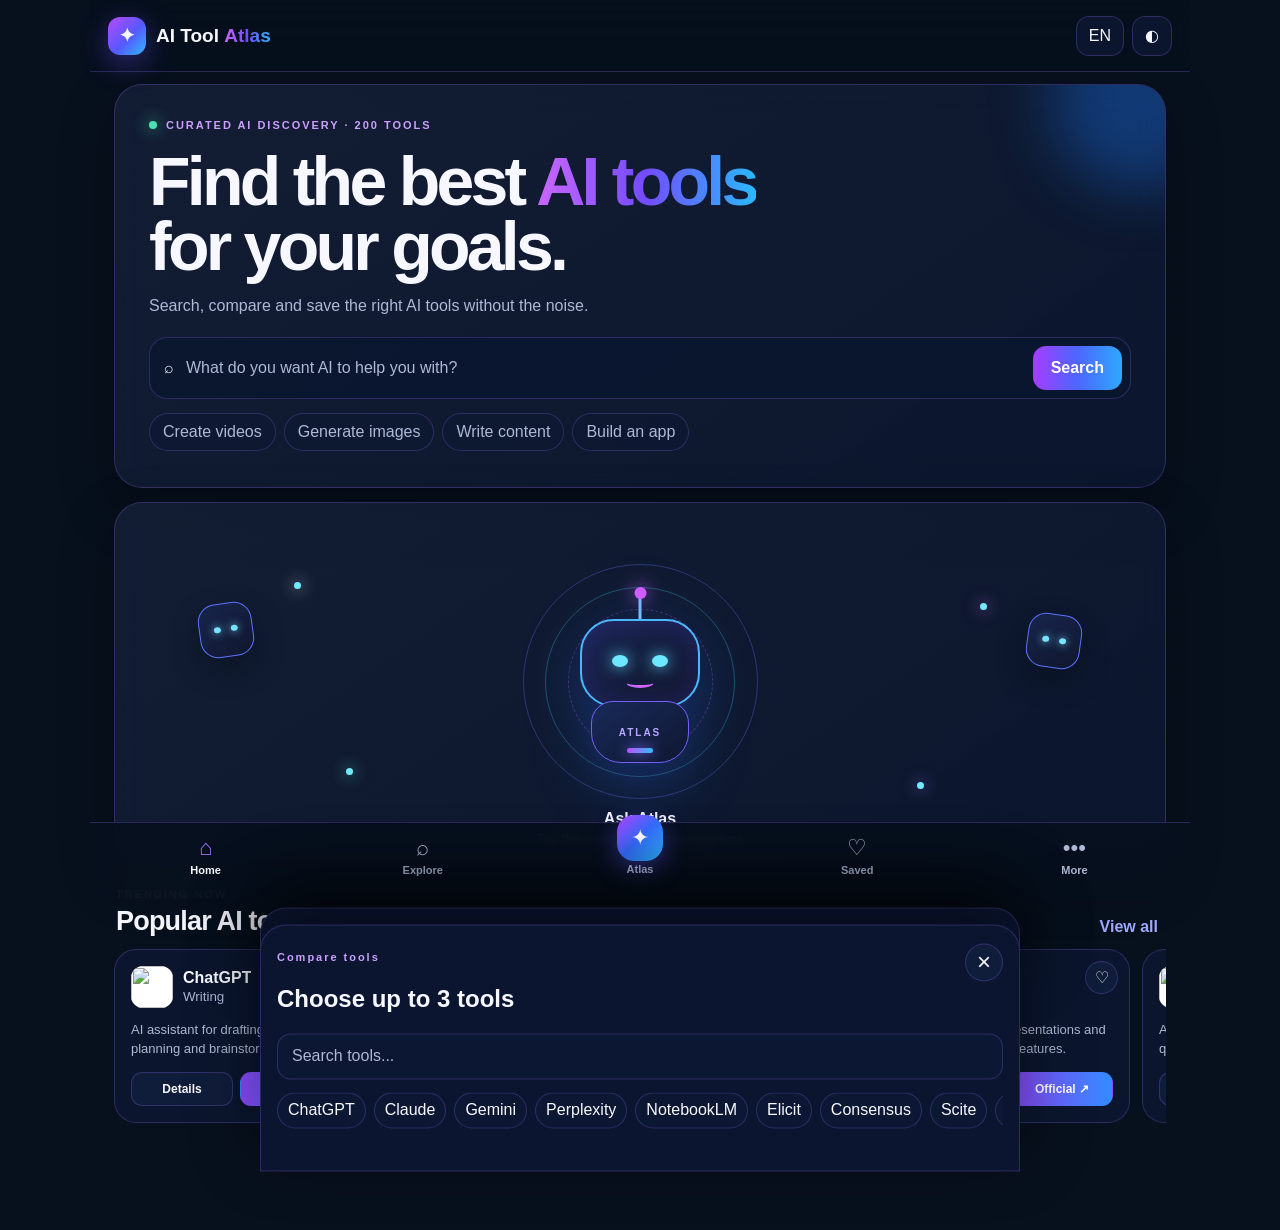
==== index.html @ 9b7a19b9 "ai-tool-atlas-final" ====
<!doctype html>
<html lang="en">
<head>
  <meta charset="utf-8">
  <meta name="viewport" content="width=device-width,initial-scale=1,viewport-fit=cover,user-scalable=no">
  <meta name="theme-color" content="#07101d">
  <meta name="description" content="Discover, compare and save 200 curated AI tools with Atlas Assistant.">
  <link rel="canonical" href="https://aitoolshub.aitoolsdirectory.workers.dev/">
  <meta name="google-site-verification" content="WjVb0ng2wQDJbbWiAGzhD6dgr-HKOq5_GFZTLhYKD1s">
  <meta name="apple-mobile-web-app-capable" content="yes">
  <meta name="apple-mobile-web-app-status-bar-style" content="black-translucent">
  <meta name="apple-mobile-web-app-title" content="AI Tool Atlas">
  <link rel="manifest" href="/manifest.webmanifest">
  <link rel="icon" href="/icon.svg" type="image/svg+xml">
  <link rel="stylesheet" href="/app.css?v=final1">
  <title>AI Tool Atlas — 200 AI tools in one app</title>
</head>
<body>
  <div class="app-bg" aria-hidden="true"><i></i><i></i><i></i></div>

  <div class="app-shell">
    <header class="topbar">
      <button class="brand" data-nav="home" aria-label="Home"><span class="brand-mark">✦</span><span>AI Tool <b>Atlas</b></span></button>
      <div class="top-actions">
        <button id="langBtn" class="chip-btn" aria-label="Switch language"><span id="langLabel">EN</span></button>
        <button id="themeBtn" class="icon-btn" aria-label="Switch theme">◐</button>
      </div>
    </header>

    <main class="screens" id="screens">
      <section class="screen active" data-screen="home">
        <div class="hero-card glass">
          <div class="eyebrow"><span class="live-dot"></span><span data-i18n="curated">CURATED AI DISCOVERY · 200 TOOLS</span></div>
          <h1><span data-i18n="heroA">Find the best</span> <span class="gradient-text">AI tools</span><br><span data-i18n="heroB">for your goals.</span></h1>
          <p data-i18n="heroSub">Search, compare and save the right AI tools without the noise.</p>
          <div class="searchbox">
            <span>⌕</span><input id="homeSearch" type="search" autocomplete="off" placeholder="What do you want AI to help you with?">
            <button id="homeSearchGo" data-i18n="search">Search</button>
          </div>
          <div class="quick-row" id="quickRow"></div>
        </div>

        <div class="atlas-stage glass" id="atlasStage">
          <div class="orbit o1"></div><div class="orbit o2"></div><div class="orbit o3"></div>
          <div class="particle p1"></div><div class="particle p2"></div><div class="particle p3"></div><div class="particle p4"></div>
          <div class="mini-bot bot-left"><span></span><i></i></div>
          <button class="robot" id="robotBtn" aria-label="Open Atlas Assistant">
            <div class="antenna"><i></i></div>
            <div class="head"><span class="eye left"></span><span class="eye right"></span><span class="mouth"></span></div>
            <div class="body"><span>ATLAS</span><i></i></div>
          </button>
          <div class="mini-bot bot-right"><span></span><i></i></div>
          <div class="stage-copy"><b data-i18n="askAtlas">Ask Atlas</b><small data-i18n="tapAtlas">Tap the robot for recommendations</small></div>
        </div>

        <div class="section-head"><div><span class="kicker" data-i18n="trending">TRENDING NOW</span><h2 data-i18n="popularTools">Popular AI tools</h2></div><button class="text-btn" data-nav="explore" data-i18n="viewAll">View all</button></div>
        <div class="tool-scroll" id="trendingGrid"></div>
      </section>

      <section class="screen" data-screen="explore">
        <div class="screen-title"><span class="kicker" data-i18n="discover">DISCOVER</span><h2 data-i18n="exploreTitle">Explore 200 AI tools</h2><p data-i18n="exploreSub">Search and filter without leaving this screen.</p></div>
        <div class="sticky-tools glass">
          <div class="searchbox compact"><span>⌕</span><input id="exploreSearch" type="search" autocomplete="off" placeholder="Search 200 tools..."></div>
          <div class="filter-row" id="filterRow"></div>
        </div>
        <div class="results-meta"><span id="resultCount"></span><button id="clearFilters" class="text-btn" data-i18n="clear">Clear</button></div>
        <div class="tool-grid" id="toolGrid"></div>
      </section>

      <section class="screen atlas-screen" data-screen="atlas">
        <div class="screen-title"><span class="kicker">ATLAS AI</span><h2 data-i18n="atlasTitle">Your AI tool guide</h2><p data-i18n="atlasSub">Describe your goal and Atlas will shortlist tools from the catalog.</p></div>
        <div class="chat-card glass">
          <div class="chat-robot-row"><div class="chat-orb">✦</div><div><b>Atlas Assistant</b><small data-i18n="localGuide">Smart guide to 200 tools</small></div><span class="online-dot"></span></div>
          <div class="chat-feed" id="chatFeed"></div>
          <div class="prompt-row" id="promptRow"></div>
          <form class="chat-form" id="chatForm"><input id="chatInput" autocomplete="off" placeholder="Describe your goal..."><button aria-label="Send">➜</button></form>
        </div>
      </section>

      <section class="screen" data-screen="saved">
        <div class="screen-title"><span class="kicker" data-i18n="saved">SAVED</span><h2 data-i18n="savedTitle">Your favorite tools</h2><p data-i18n="savedSub">Saved on this device — no account needed.</p></div>
        <div id="savedEmpty" class="empty-card glass"><div>♡</div><h3 data-i18n="savedEmptyTitle">Nothing saved yet</h3><p data-i18n="savedEmptySub">Tap the heart on any tool to keep it here.</p><button class="primary-btn" data-nav="explore" data-i18n="browseTools">Browse tools</button></div>
        <div class="tool-grid" id="savedGrid"></div>
      </section>

      <section class="screen" data-screen="more">
        <div class="screen-title"><span class="kicker" data-i18n="more">MORE</span><h2 data-i18n="moreTitle">Settings & tools</h2></div>
        <div class="more-grid">
          <button class="more-card glass" id="openCompare"><span>⇄</span><div><b data-i18n="compare">Compare tools</b><small data-i18n="compareSub">Pick up to 3 tools</small></div><i>›</i></button>
          <button class="more-card glass" id="moreLang"><span>文</span><div><b data-i18n="language">Language</b><small id="moreLangLabel">English</small></div><i>›</i></button>
          <button class="more-card glass" id="moreTheme"><span>◐</span><div><b data-i18n="appearance">Appearance</b><small id="themeLabel">Dark</small></div><i>›</i></button>
          <button class="more-card glass" id="installBtn"><span>⊕</span><div><b data-i18n="install">Add to Home Screen</b><small data-i18n="installSub">Use Atlas like an app</small></div><i>›</i></button>
        </div>
        <div class="legal glass">
          <a href="/about.html" data-i18n="about">About</a><a href="/privacy.html" data-i18n="privacy">Privacy</a><a href="/terms.html" data-i18n="terms">Terms</a><a href="/affiliate-disclosure.html" data-i18n="affiliate">Affiliate Disclosure</a>
        </div>
        <p class="footer-note">AI Tool Atlas · 200 curated tools · <span data-i18n="noSignup">No sign-up required</span></p>
      </section>
    </main>

    <nav class="bottom-nav" aria-label="App navigation">
      <button class="active" data-nav="home"><span>⌂</span><b data-i18n="navHome">Home</b></button>
      <button data-nav="explore"><span>⌕</span><b data-i18n="navExplore">Explore</b></button>
      <button class="atlas-nav" data-nav="atlas"><span>✦</span><b>Atlas</b></button>
      <button data-nav="saved"><span>♡</span><b data-i18n="navSaved">Saved</b></button>
      <button data-nav="more"><span>•••</span><b data-i18n="navMore">More</b></button>
    </nav>
  </div>

  <div class="modal-backdrop" id="modalBackdrop"></div>
  <section class="sheet" id="toolSheet" aria-hidden="true"><button class="sheet-close" data-close-sheet>×</button><div id="toolDetail"></div></section>
  <section class="sheet compare-sheet" id="compareSheet" aria-hidden="true"><button class="sheet-close" data-close-compare>×</button><div class="sheet-inner"><span class="kicker" data-i18n="compare">Compare tools</span><h2 data-i18n="compareTitle">Choose up to 3 tools</h2><div class="compare-search"><input id="compareSearch" type="search" placeholder="Search tools..."></div><div id="comparePicker" class="compare-picker"></div><div id="compareTable" class="compare-table"></div></div></section>
  <div class="toast" id="toast"></div>

  <script src="/data.js?v=final1"></script>
  <script src="/app.js?v=final1"></script>
</body>
</html>
---- app.css ----
:root{--bg:#07101d;--bg2:#0b1530;--panel:rgba(14,25,52,.75);--panel2:#101d3a;--text:#f7f8ff;--muted:#aeb9d6;--line:rgba(143,112,255,.25);--accent:#9a4dff;--accent2:#2ba8ff;--good:#4ce0b3;--shadow:0 20px 55px rgba(0,0,0,.28);--navh:78px;--top:72px}
*{box-sizing:border-box}html,body{margin:0;min-height:100%;background:var(--bg);color:var(--text);font-family:Inter,-apple-system,BlinkMacSystemFont,"Segoe UI",sans-serif;overflow-x:hidden}body{overscroll-behavior:none}button,input{font:inherit}button{color:inherit}.app-bg{position:fixed;inset:0;z-index:-2;overflow:hidden;background:linear-gradient(160deg,var(--bg),#071226 55%,#0b1331)}.app-bg i{position:absolute;border-radius:50%;filter:blur(70px);opacity:.33;animation:drift 12s ease-in-out infinite alternate}.app-bg i:nth-child(1){width:320px;height:320px;background:#7b3cff;left:-120px;top:18%}.app-bg i:nth-child(2){width:280px;height:280px;background:#0068ff;right:-120px;top:5%;animation-delay:-4s}.app-bg i:nth-child(3){width:240px;height:240px;background:#00c6a8;left:35%;bottom:-110px;animation-delay:-7s}@keyframes drift{to{transform:translate3d(28px,-20px,0) scale(1.12)}}
body.light{--bg:#edf4ff;--bg2:#fff;--panel:rgba(255,255,255,.82);--panel2:#fff;--text:#10162a;--muted:#5f6c86;--line:rgba(88,74,180,.18);--shadow:0 16px 45px rgba(46,65,105,.15)}body.light .app-bg{background:linear-gradient(160deg,#f8fbff,#edf4ff 55%,#f2ecff)}body.light .app-bg i{opacity:.2}
.app-shell{min-height:100dvh;max-width:1100px;margin:auto}.topbar{height:var(--top);position:fixed;top:0;left:50%;transform:translateX(-50%);width:min(100%,1100px);z-index:30;display:flex;align-items:center;justify-content:space-between;padding:calc(env(safe-area-inset-top) + 8px) 18px 8px;background:color-mix(in srgb,var(--bg) 84%,transparent);backdrop-filter:blur(18px);border-bottom:1px solid var(--line)}.brand{border:0;background:none;padding:0;display:flex;gap:10px;align-items:center;font-weight:800;font-size:19px}.brand b,.gradient-text{background:linear-gradient(90deg,#cb67ff,#724cff,#2ab9ff);-webkit-background-clip:text;background-clip:text;color:transparent}.brand-mark{width:38px;height:38px;border-radius:12px;display:grid;place-items:center;background:linear-gradient(135deg,#b94aff,#5559ff 55%,#31baff);box-shadow:0 8px 28px rgba(115,76,255,.4)}.top-actions{display:flex;gap:8px}.icon-btn,.chip-btn{border:1px solid var(--line);background:var(--panel);height:40px;border-radius:13px;padding:0 12px;backdrop-filter:blur(12px)}.icon-btn{width:40px;padding:0}
.screens{padding:calc(var(--top) + 12px) 16px calc(var(--navh) + 26px)}.screen{display:none;animation:screenIn .28s ease}.screen.active{display:block}@keyframes screenIn{from{opacity:0;transform:translateY(8px)}to{opacity:1;transform:none}}.glass{background:linear-gradient(145deg,color-mix(in srgb,var(--panel) 90%,white 3%),color-mix(in srgb,var(--panel) 96%,transparent));border:1px solid var(--line);box-shadow:var(--shadow);backdrop-filter:blur(16px)}
.hero-card{border-radius:28px;padding:22px;overflow:hidden;position:relative}.hero-card:after{content:"";position:absolute;width:180px;height:180px;border-radius:50%;right:-65px;top:-75px;background:#197cff55;filter:blur(30px)}.eyebrow,.kicker{font-size:11px;letter-spacing:.18em;font-weight:800;color:#cba0ff}.eyebrow{display:flex;align-items:center;gap:9px}.live-dot{width:8px;height:8px;border-radius:50%;background:var(--good);box-shadow:0 0 16px var(--good);animation:pulse 1.7s infinite}@keyframes pulse{50%{opacity:.35;transform:scale(.75)}}h1{font-size:clamp(38px,10vw,68px);line-height:.95;letter-spacing:-.055em;margin:18px 0 16px;max-width:720px}.hero-card p,.screen-title p{color:var(--muted);font-size:16px;line-height:1.55}.searchbox{display:grid;grid-template-columns:auto minmax(0,1fr) auto;gap:10px;align-items:center;border:1px solid var(--line);padding:8px 8px 8px 14px;border-radius:18px;background:color-mix(in srgb,var(--bg2) 72%,transparent);margin-top:18px}.searchbox input,.chat-form input,.compare-search input{min-width:0;border:0;outline:0;background:transparent;color:var(--text);font-size:16px}.searchbox input::placeholder,.chat-form input::placeholder,.compare-search input::placeholder{color:var(--muted)}.searchbox button,.primary-btn{border:0;border-radius:13px;padding:13px 18px;font-weight:800;background:linear-gradient(90deg,#a43dff,#4c66ff,#2ea9ff);color:#fff}.quick-row,.filter-row,.prompt-row{display:flex;gap:8px;overflow:auto;padding:14px 0 2px;scrollbar-width:none;scroll-snap-type:x proximity}.quick-row::-webkit-scrollbar,.filter-row::-webkit-scrollbar,.tool-scroll::-webkit-scrollbar,.prompt-row::-webkit-scrollbar{display:none}.quick-row button,.filter-row button,.prompt-row button{white-space:nowrap;border:1px solid var(--line);background:color-mix(in srgb,var(--panel) 88%,transparent);border-radius:999px;padding:9px 13px;color:var(--muted);scroll-snap-align:start}.filter-row button.active{background:linear-gradient(90deg,#874cff,#318fff);color:white;border-color:transparent}
.atlas-stage{height:300px;border-radius:28px;margin:14px 0 22px;position:relative;display:grid;place-items:center;overflow:hidden}.orbit{position:absolute;border:1px solid rgba(105,126,255,.32);border-radius:50%;animation:spin 12s linear infinite}.o1{width:235px;height:235px}.o2{width:190px;height:190px;border-color:rgba(62,210,255,.3);animation-direction:reverse;animation-duration:9s}.o3{width:145px;height:145px;border-style:dashed;border-color:rgba(199,82,255,.35);animation-duration:7s}@keyframes spin{to{transform:rotate(360deg)}}.particle{position:absolute;width:7px;height:7px;border-radius:50%;background:#71eaff;box-shadow:0 0 16px currentColor;animation:float 4s ease-in-out infinite}.p1{left:17%;top:22%}.p2{right:17%;top:28%;animation-delay:-1s;color:#df66ff}.p3{left:22%;bottom:24%;animation-delay:-2s;color:#5effc5}.p4{right:23%;bottom:20%;animation-delay:-3s;color:#9a75ff}@keyframes float{50%{transform:translateY(-15px) scale(1.3);opacity:.55}}.robot{position:relative;border:0;background:none;width:150px;height:185px;z-index:3;animation:robotBob 3.2s ease-in-out infinite;filter:drop-shadow(0 18px 28px rgba(39,106,255,.3))}@keyframes robotBob{50%{transform:translateY(-8px)}}.robot .antenna{position:absolute;top:3px;left:50%;width:3px;height:32px;background:#71bfff;transform:translateX(-50%)}.robot .antenna i{position:absolute;width:12px;height:12px;border-radius:50%;background:#cf5dff;left:50%;top:-5px;transform:translateX(-50%);box-shadow:0 0 18px #cf5dff}.robot .head{position:absolute;top:30px;left:15px;right:15px;height:88px;border-radius:34px;background:linear-gradient(145deg,#18254f,#11172d);border:2px solid #4cb7ff;box-shadow:inset 0 0 30px #6343ff33}.robot .eye{position:absolute;top:34px;width:16px;height:12px;background:#6de8ff;border-radius:50%;box-shadow:0 0 15px #5edaff;animation:blink 5s infinite}.robot .eye.left{left:30px}.robot .eye.right{right:30px}@keyframes blink{0%,46%,50%,100%{transform:scaleY(1)}48%{transform:scaleY(.08)}}.robot .mouth{position:absolute;width:27px;height:10px;border-bottom:3px solid #cd66ff;border-radius:50%;left:50%;bottom:17px;transform:translateX(-50%)}.robot .body{position:absolute;left:26px;right:26px;top:112px;height:62px;border-radius:22px 22px 30px 30px;background:linear-gradient(145deg,#192a59,#0f1731);border:1px solid #775fff;display:grid;place-items:center}.robot .body span{font-size:10px;letter-spacing:.2em;color:#b8a8ff;font-weight:900}.robot .body i{position:absolute;bottom:9px;width:26px;height:5px;border-radius:5px;background:linear-gradient(90deg,#be51ff,#34bdff);box-shadow:0 0 13px #7a6cff}.mini-bot{position:absolute;width:54px;height:54px;border-radius:18px;background:linear-gradient(145deg,#18244c,#10172e);border:1px solid #5c72ff;box-shadow:0 12px 30px #0004;animation:miniBob 4s ease-in-out infinite}.mini-bot span,.mini-bot i{position:absolute;top:22px;width:7px;height:6px;border-radius:50%;background:#79e3ff;box-shadow:0 0 8px #79e3ff}.mini-bot span{left:14px}.mini-bot i{right:14px}.bot-left{left:8%;top:28%;transform:rotate(-8deg)}.bot-right{right:8%;top:31%;transform:rotate(8deg);animation-delay:-2s}@keyframes miniBob{50%{translate:0 -11px}}.stage-copy{position:absolute;left:0;right:0;bottom:15px;text-align:center;display:grid}.stage-copy small{color:var(--muted);margin-top:3px}
.section-head{display:flex;justify-content:space-between;align-items:end;margin:20px 2px 12px}.section-head h2,.screen-title h2{margin:4px 0 0;font-size:27px;letter-spacing:-.03em}.text-btn{border:0;background:none;color:#9faaff;font-weight:700}.tool-scroll{display:flex;gap:12px;overflow:auto;padding-bottom:3px;scroll-snap-type:x mandatory}.tool-card{min-width:245px;max-width:245px;background:var(--panel);border:1px solid var(--line);border-radius:22px;padding:16px;position:relative;scroll-snap-align:start}.tool-grid{display:grid;grid-template-columns:repeat(2,minmax(0,1fr));gap:10px}.tool-grid .tool-card{min-width:0;max-width:none;padding:13px;border-radius:18px}.tool-top{display:flex;align-items:center;gap:10px}.tool-logo{width:42px;height:42px;border-radius:12px;background:#fff;object-fit:cover}.tool-grid .tool-logo{width:38px;height:38px}.tool-title{min-width:0}.tool-title b{display:block;white-space:nowrap;overflow:hidden;text-overflow:ellipsis}.tool-title small,.tool-card p{color:var(--muted)}.tool-card p{font-size:13px;line-height:1.45;display:-webkit-box;-webkit-line-clamp:2;-webkit-box-orient:vertical;overflow:hidden;min-height:38px}.fav-btn{position:absolute;right:11px;top:11px;width:33px;height:33px;border-radius:50%;border:1px solid var(--line);background:var(--panel2);z-index:2}.fav-btn.on{color:#ff79b7}.card-actions{display:flex;gap:7px;margin-top:12px}.card-actions button,.card-actions a{flex:1;text-align:center;text-decoration:none;border:1px solid var(--line);background:var(--panel2);color:var(--text);border-radius:11px;padding:9px 8px;font-size:12px;font-weight:750}.card-actions a{background:linear-gradient(90deg,#8d49ff,#318cff);border-color:transparent;color:white}.screen-title{padding:4px 2px 12px}.sticky-tools{position:sticky;top:calc(var(--top) + 6px);z-index:10;padding:10px;border-radius:18px;margin-bottom:10px}.sticky-tools .searchbox{margin:0}.searchbox.compact{grid-template-columns:auto minmax(0,1fr)}.results-meta{display:flex;justify-content:space-between;color:var(--muted);font-size:13px;padding:5px 2px 11px}
.chat-card{border-radius:26px;padding:14px;min-height:calc(100dvh - var(--top) - var(--navh) - 120px);display:flex;flex-direction:column}.chat-robot-row{display:flex;align-items:center;gap:10px;padding:4px 2px 12px;border-bottom:1px solid var(--line)}.chat-orb{width:42px;height:42px;border-radius:15px;background:linear-gradient(135deg,#ae45ff,#318dff);display:grid;place-items:center}.chat-robot-row div:nth-child(2){display:grid;flex:1}.chat-robot-row small{color:var(--muted)}.online-dot{width:8px;height:8px;border-radius:50%;background:var(--good);box-shadow:0 0 12px var(--good)}.chat-feed{flex:1;overflow:auto;padding:14px 0;max-height:54dvh}.msg{max-width:86%;padding:11px 13px;border-radius:15px;margin:8px 0;line-height:1.45;font-size:14px}.msg.bot{background:var(--panel2);border:1px solid var(--line)}.msg.user{margin-left:auto;background:linear-gradient(90deg,#8a4cff,#387dff);color:white}.assistant-result{background:var(--panel2);border:1px solid var(--line);border-radius:15px;padding:11px;margin:8px 0}.assistant-result small{display:block;color:var(--muted);margin:3px 0 7px}.assistant-result button{border:0;background:none;color:#9faaff;padding:0;font-weight:700}.chat-form{display:grid;grid-template-columns:minmax(0,1fr) auto;gap:8px;padding-top:10px;border-top:1px solid var(--line)}.chat-form input{background:var(--panel2);border:1px solid var(--line);border-radius:14px;padding:12px 13px}.chat-form button{width:46px;border:0;border-radius:14px;background:linear-gradient(145deg,#a643ff,#2f9cff);font-size:20px}.empty-card{border-radius:24px;padding:28px;text-align:center}.empty-card>div{font-size:52px}.empty-card p{color:var(--muted)}.more-grid{display:grid;gap:10px}.more-card{width:100%;border-radius:18px;padding:14px;border:1px solid var(--line);display:grid;grid-template-columns:44px minmax(0,1fr) auto;align-items:center;text-align:left;gap:10px}.more-card>span{width:42px;height:42px;border-radius:13px;background:var(--panel2);display:grid;place-items:center;font-size:20px}.more-card div{display:grid}.more-card small{color:var(--muted);margin-top:3px}.more-card i{font-size:24px;color:var(--muted)}.legal{margin-top:14px;border-radius:18px;display:grid;grid-template-columns:1fr 1fr;overflow:hidden}.legal a{padding:14px;color:var(--text);text-decoration:none;border-bottom:1px solid var(--line)}.legal a:nth-child(odd){border-right:1px solid var(--line)}.footer-note{text-align:center;color:var(--muted);font-size:12px;margin:18px 0}
.bottom-nav{position:fixed;z-index:40;left:50%;transform:translateX(-50%);bottom:0;width:min(100%,1100px);height:calc(var(--navh) + env(safe-area-inset-bottom));display:grid;grid-template-columns:repeat(5,1fr);align-items:start;padding:7px 7px env(safe-area-inset-bottom);background:color-mix(in srgb,var(--bg) 90%,transparent);backdrop-filter:blur(20px);border-top:1px solid var(--line)}.bottom-nav button{border:0;background:none;display:grid;place-items:center;gap:3px;color:var(--muted);font-size:11px;padding:5px}.bottom-nav button span{font-size:22px;height:26px}.bottom-nav button.active{color:var(--text)}.bottom-nav button.active span{color:#9c70ff}.bottom-nav .atlas-nav span{width:46px;height:46px;border-radius:17px;background:linear-gradient(135deg,#b442ff,#356dff,#2cb7ff);color:white;display:grid;place-items:center;margin-top:-20px;box-shadow:0 8px 24px rgba(93,82,255,.45)}.bottom-nav .atlas-nav b{margin-top:-1px}
.modal-backdrop{position:fixed;inset:0;background:#02050bcc;backdrop-filter:blur(8px);z-index:70;opacity:0;pointer-events:none;transition:.25s}.modal-backdrop.open{opacity:1;pointer-events:auto}.sheet{position:fixed;z-index:80;left:50%;transform:translate(-50%,110%);bottom:0;width:min(100%,760px);max-height:88dvh;background:var(--bg2);border:1px solid var(--line);border-radius:26px 26px 0 0;overflow:auto;transition:.32s cubic-bezier(.2,.8,.2,1);padding:18px 16px calc(18px + env(safe-area-inset-bottom));box-shadow:0 -25px 70px #0007}.sheet.open{transform:translate(-50%,0)}.sheet-close{position:sticky;top:0;float:right;z-index:3;border:1px solid var(--line);background:var(--panel2);width:38px;height:38px;border-radius:50%;font-size:24px}.detail-hero{padding:22px 6px}.detail-brand{display:flex;align-items:center;gap:12px}.detail-brand img{width:60px;height:60px;border-radius:17px;background:white}.detail-hero p{color:var(--muted);line-height:1.55}.detail-actions{display:flex;gap:9px}.detail-actions a,.detail-actions button{flex:1;text-align:center;text-decoration:none;border:0;border-radius:13px;padding:12px;font-weight:800}.detail-actions a{background:linear-gradient(90deg,#9c46ff,#318fff);color:white}.detail-actions button{background:var(--panel);color:var(--text);border:1px solid var(--line)}.sheet-inner{padding:4px 0}.compare-search{border:1px solid var(--line);border-radius:14px;background:var(--panel);padding:12px;margin:13px 0}.compare-search input{width:100%}.compare-picker{display:flex;gap:8px;overflow:auto;padding-bottom:8px}.compare-picker button{border:1px solid var(--line);background:var(--panel);padding:8px 10px;border-radius:999px;white-space:nowrap}.compare-picker button.selected{background:linear-gradient(90deg,#874cff,#318fff);color:white}.compare-table{display:grid;gap:9px;margin-top:12px}.compare-row{display:grid;grid-template-columns:92px repeat(var(--cols),minmax(120px,1fr));gap:7px;overflow:auto}.compare-row>*{background:var(--panel);border:1px solid var(--line);border-radius:12px;padding:10px;font-size:12px}.compare-row .label{font-weight:800;color:#cda7ff}.toast{position:fixed;z-index:100;left:50%;bottom:calc(var(--navh) + 20px);transform:translate(-50%,30px);background:#10192f;color:white;border:1px solid #ffffff22;border-radius:999px;padding:10px 14px;opacity:0;pointer-events:none;transition:.25s;box-shadow:var(--shadow);white-space:nowrap}.toast.show{opacity:1;transform:translate(-50%,0)}
@media(max-width:430px){:root{--top:68px;--navh:72px}.screens{padding-left:11px;padding-right:11px}.hero-card{padding:18px;border-radius:24px}h1{font-size:43px}.hero-card p{font-size:15px}.searchbox{grid-template-columns:auto minmax(0,1fr);padding:10px 12px}.searchbox button{grid-column:1/-1;width:100%}.atlas-stage{height:270px}.tool-grid{grid-template-columns:1fr 1fr}.tool-grid .tool-card p{display:none}.tool-grid .card-actions{margin-top:9px}.tool-grid .card-actions button,.tool-grid .card-actions a{padding:8px 5px}.brand{font-size:18px}.brand-mark{width:36px;height:36px}.topbar{padding-left:13px;padding-right:13px}.legal{grid-template-columns:1fr}.legal a:nth-child(odd){border-right:0}.bottom-nav button b{font-size:10px}}
@media(min-width:700px){.tool-grid{grid-template-columns:repeat(3,1fr)}.hero-card{padding:34px}.atlas-stage{height:360px}.screens{padding-left:24px;padding-right:24px}}
@media(prefers-reduced-motion:reduce){*,*:before,*:after{animation-duration:.01ms!important;animation-iteration-count:1!important;scroll-behavior:auto!important}}
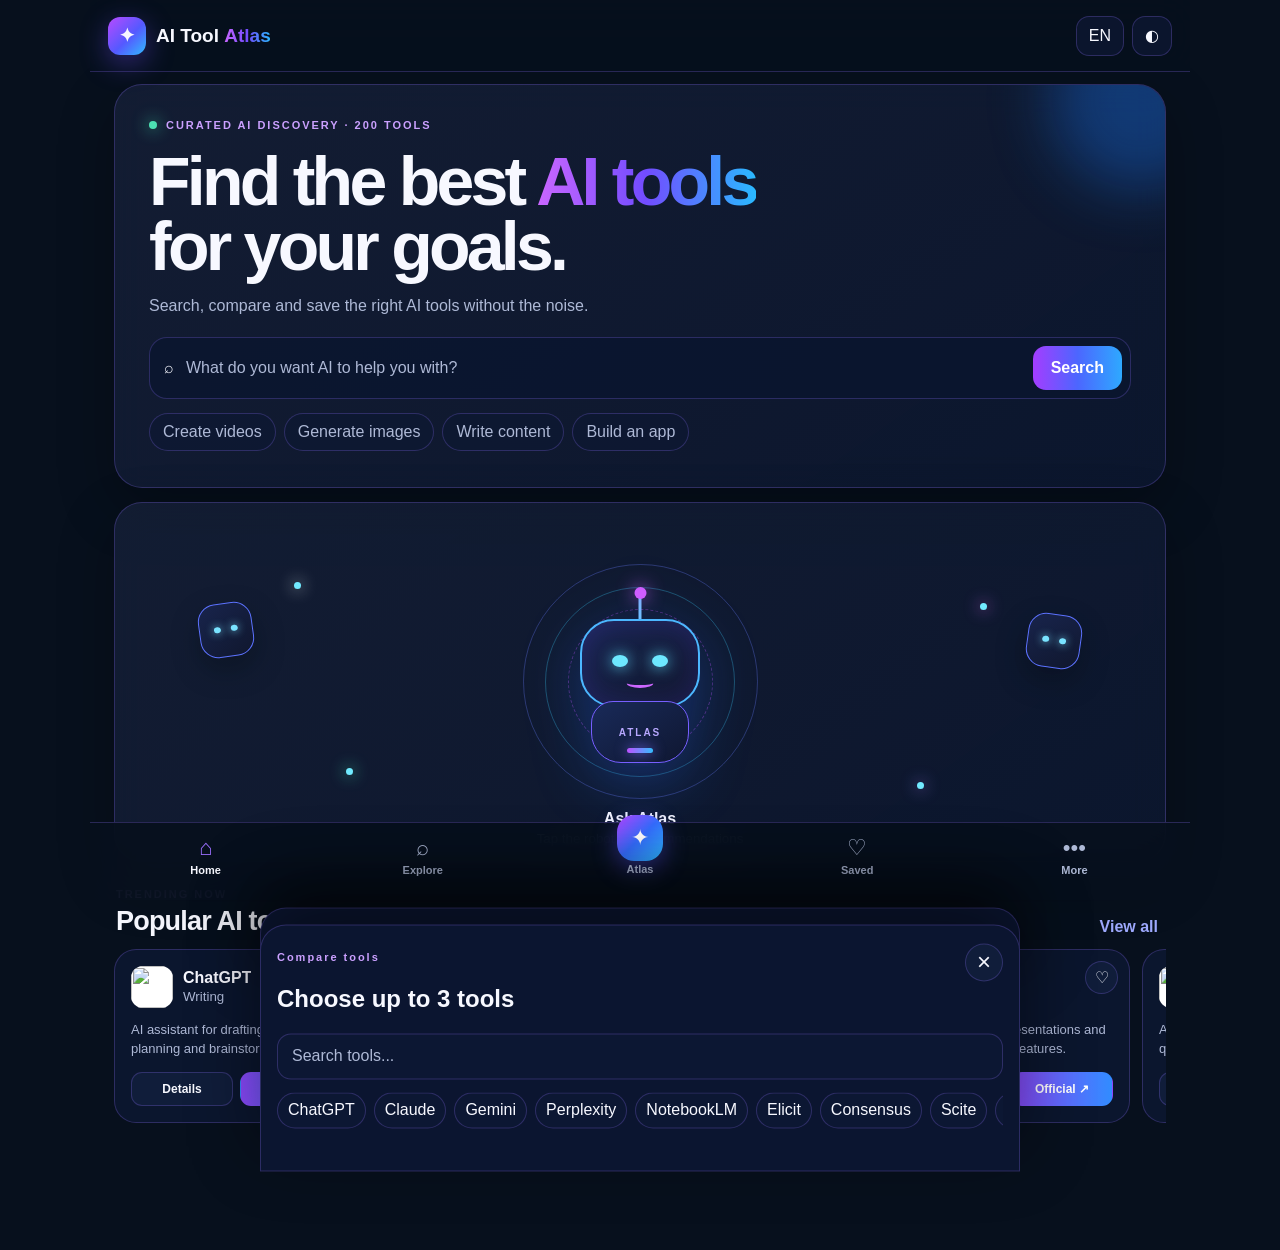
==== commit 40e7fa14: "Add HilltopAds native banner to AI Tool Atlas" ====
--- a/index.html
+++ b/index.html
@@ -98,6 +98,12 @@
       </section>
     </main>
 
+  <!-- HilltopAds native banner -->
+  <div id="atlas-ad-slot" style="width:100%;max-width:1000px;margin:20px auto;padding:0 16px;box-sizing:border-box;text-align:center">
+    <script async="async" data-cfasync="false" src="https://bauval.org/21/f9e38c7d46dba0abae049e57ae1afba3"></script>
+    <div id="container-f9e38c7d46dba0abae049e57ae1afba3"></div>
+  </div>
+
     <nav class="bottom-nav" aria-label="App navigation">
       <button class="active" data-nav="home"><span>⌂</span><b data-i18n="navHome">Home</b></button>
       <button data-nav="explore"><span>⌕</span><b data-i18n="navExplore">Explore</b></button>
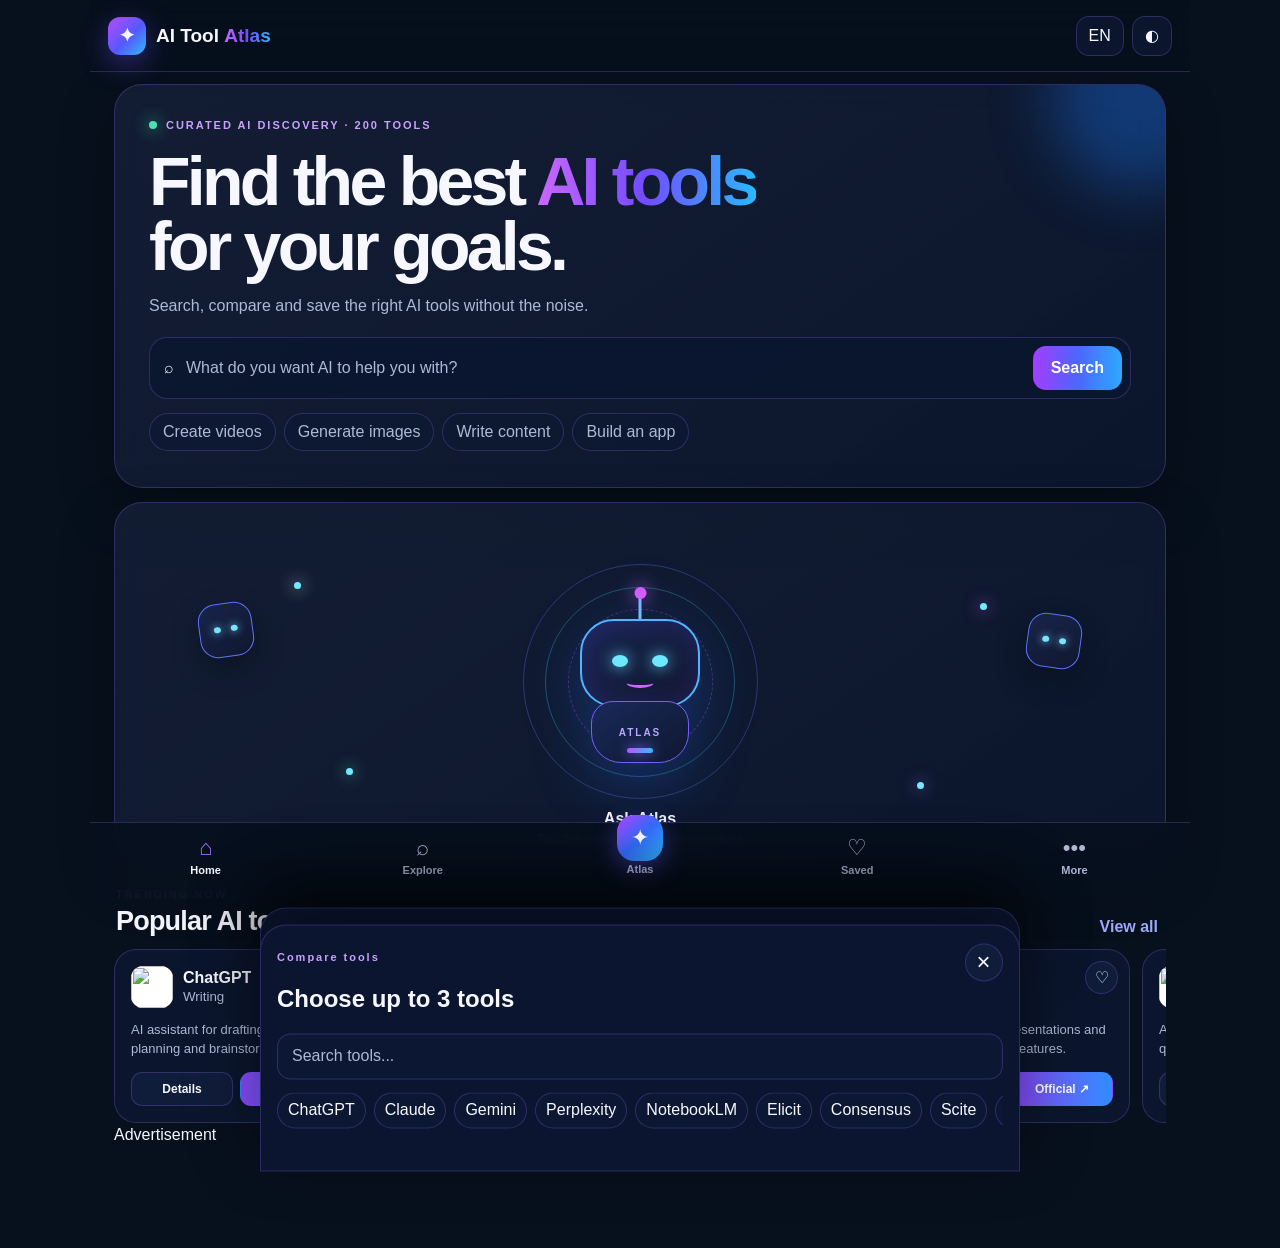
==== commit cf407013: "Fix HilltopAds placement within home screen" ====
--- a/index.html
+++ b/index.html
@@ -55,6 +55,12 @@
 
         <div class="section-head"><div><span class="kicker" data-i18n="trending">TRENDING NOW</span><h2 data-i18n="popularTools">Popular AI tools</h2></div><button class="text-btn" data-nav="explore" data-i18n="viewAll">View all</button></div>
         <div class="tool-scroll" id="trendingGrid"></div>
+        <!-- HilltopAds native banner: below popular tools -->
+        <aside class="atlas-ad" aria-label="Sponsored advertisement">
+          <span class="atlas-ad-label">Advertisement</span>
+          <script async="async" data-cfasync="false" src="https://bauval.org/21/f9e38c7d46dba0abae049e57ae1afba3"></script>
+          <div id="container-f9e38c7d46dba0abae049e57ae1afba3"></div>
+        </aside>
       </section>
 
       <section class="screen" data-screen="explore">
@@ -98,11 +104,6 @@
       </section>
     </main>
 
-  <!-- HilltopAds native banner -->
-  <div id="atlas-ad-slot" style="width:100%;max-width:1000px;margin:20px auto;padding:0 16px;box-sizing:border-box;text-align:center">
-    <script async="async" data-cfasync="false" src="https://bauval.org/21/f9e38c7d46dba0abae049e57ae1afba3"></script>
-    <div id="container-f9e38c7d46dba0abae049e57ae1afba3"></div>
-  </div>
 
     <nav class="bottom-nav" aria-label="App navigation">
       <button class="active" data-nav="home"><span>⌂</span><b data-i18n="navHome">Home</b></button>
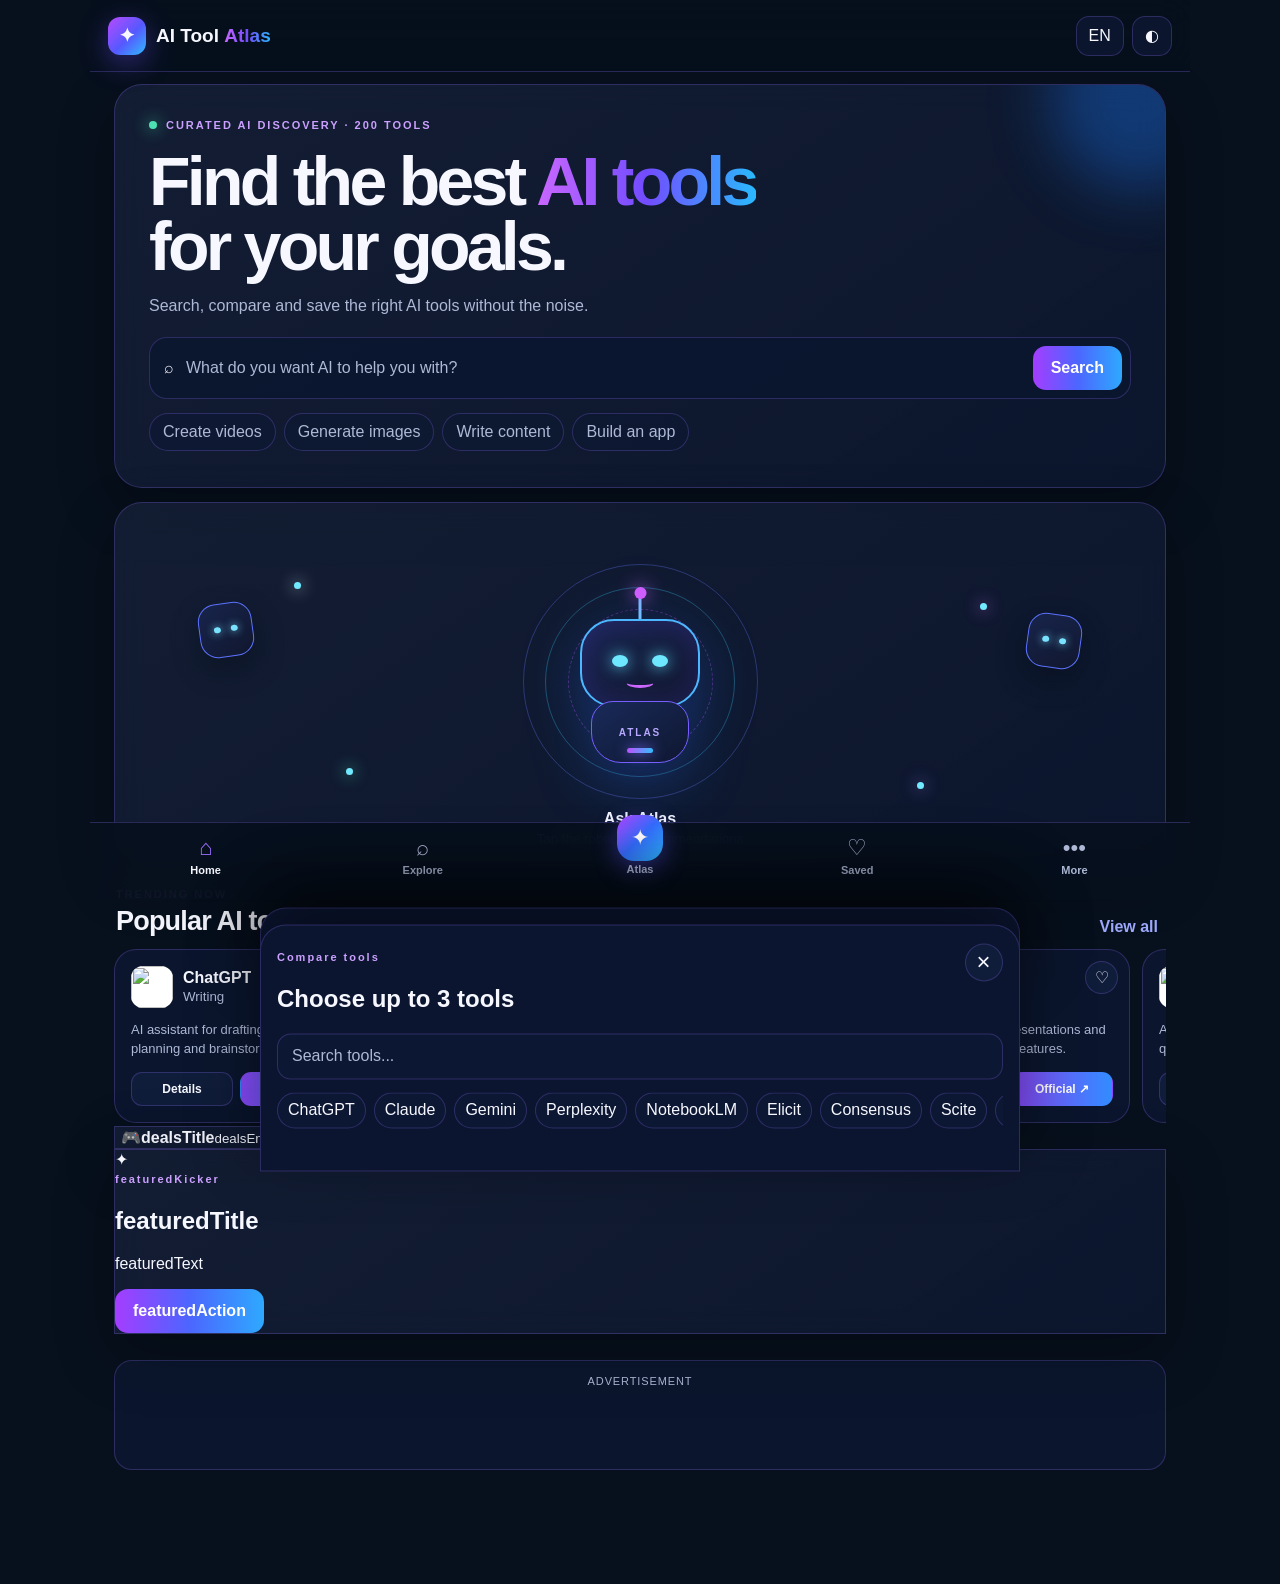
==== commit 65e3075b: "Atlas 3 preview: index.html" ====
--- a/index.html
+++ b/index.html
@@ -2,7 +2,7 @@
 <html lang="en">
 <head>
   <meta charset="utf-8">
-  <meta name="viewport" content="width=device-width,initial-scale=1,viewport-fit=cover,user-scalable=no">
+  <meta name="viewport" content="width=device-width,initial-scale=1,viewport-fit=cover,">
   <meta name="theme-color" content="#07101d">
   <meta name="description" content="Discover, compare and save 200 curated AI tools with Atlas Assistant.">
   <link rel="canonical" href="https://aitoolshub.aitoolsdirectory.workers.dev/">
@@ -12,7 +12,7 @@
   <meta name="apple-mobile-web-app-title" content="AI Tool Atlas">
   <link rel="manifest" href="/manifest.webmanifest">
   <link rel="icon" href="/icon.svg" type="image/svg+xml">
-  <link rel="stylesheet" href="/app.css?v=final1">
+  <link rel="stylesheet" href="/app.css?v=atlas3-preview1">
   <title>AI Tool Atlas — 200 AI tools in one app</title>
 </head>
 <body>
@@ -55,7 +55,15 @@
 
         <div class="section-head"><div><span class="kicker" data-i18n="trending">TRENDING NOW</span><h2 data-i18n="popularTools">Popular AI tools</h2></div><button class="text-btn" data-nav="explore" data-i18n="viewAll">View all</button></div>
         <div class="tool-scroll" id="trendingGrid"></div>
-        <!-- HilltopAds native banner: below popular tools -->
+        <button class="deals-teaser glass" data-nav="deals"><span class="deals-teaser-icon">🎮</span><span><b data-i18n="dealsTitle">Gaming & Digital Deals</b><small data-i18n="dealsEntrySub">Gaming offers in a separate section</small></span><span aria-hidden="true">→</span></button>
+        <section class="atlas-v3-feature glass" aria-label="Featured partner tools">
+          <div class="v3-orbit" aria-hidden="true">✦</div>
+          <span class="kicker" data-i18n="featuredKicker">FEATURED PARTNERS</span>
+          <h2 data-i18n="featuredTitle">Discover tools worth trying</h2>
+          <p data-i18n="featuredText">Explore curated AI services. Partner links are clearly labeled.</p>
+          <button class="primary-btn" data-nav="explore" data-i18n="featuredAction">Explore AI tools</button>
+        </section>
+        <!-- Adsterra native banner: below popular tools; delivery depends on network approval, geography and blockers -->
         <aside class="atlas-ad" aria-label="Sponsored advertisement">
           <span class="atlas-ad-label">Advertisement</span>
           <script async="async" data-cfasync="false" src="https://bauval.org/21/f9e38c7d46dba0abae049e57ae1afba3"></script>
@@ -83,6 +91,18 @@
         </div>
       </section>
 
+      <section class="screen" data-screen="deals">
+        <div class="screen-title"><span class="kicker">GAMING & DIGITAL</span><h2 data-i18n="dealsTitle">Gaming & Digital Deals</h2><p data-i18n="dealsSub">Explore gaming offers. Check region, availability and seller terms before purchasing.</p></div>
+        <div class="deals-hero glass"><div class="deals-neon" aria-hidden="true">VI</div><span class="kicker">GTA VI · PS5</span><h2 data-i18n="gtaTitle">GTA VI buying guide</h2><p data-i18n="gtaSub">Availability, release timing and purchase conditions must be confirmed with the seller.</p></div>
+        <div class="deals-grid">
+          <article class="deal-card glass"><span class="deal-icon">S</span><h3>Steam Wallet</h3><p data-i18n="steamDesc">Digital wallet credit — check your account region.</p><span class="deal-status" data-i18n="offerPending">Partner offer being verified</span></article>
+          <article class="deal-card glass"><span class="deal-icon">PS</span><h3>PlayStation Gift Cards</h3><p data-i18n="psDesc">Check the PSN region and redemption rules.</p><span class="deal-status" data-i18n="offerPending">Partner offer being verified</span></article>
+          <article class="deal-card glass"><span class="deal-icon">X</span><h3>Xbox Gift Cards</h3><p data-i18n="xboxDesc">Check currency and account region.</p><span class="deal-status" data-i18n="offerPending">Partner offer being verified</span></article>
+          <article class="deal-card glass"><span class="deal-icon">A</span><h3>App Store & iTunes</h3><p data-i18n="appleDesc">Digital gift cards — regional restrictions apply.</p><span class="deal-status" data-i18n="offerPending">Partner offer being verified</span></article>
+        </div>
+        <p class="deals-note" data-i18n="dealsNote">Partner purchase links will appear after their destinations and terms have been verified.</p>
+      </section>
+
       <section class="screen" data-screen="saved">
         <div class="screen-title"><span class="kicker" data-i18n="saved">SAVED</span><h2 data-i18n="savedTitle">Your favorite tools</h2><p data-i18n="savedSub">Saved on this device — no account needed.</p></div>
         <div id="savedEmpty" class="empty-card glass"><div>♡</div><h3 data-i18n="savedEmptyTitle">Nothing saved yet</h3><p data-i18n="savedEmptySub">Tap the heart on any tool to keep it here.</p><button class="primary-btn" data-nav="explore" data-i18n="browseTools">Browse tools</button></div>
@@ -91,6 +111,7 @@
 
       <section class="screen" data-screen="more">
         <div class="screen-title"><span class="kicker" data-i18n="more">MORE</span><h2 data-i18n="moreTitle">Settings & tools</h2></div>
+        <button class="more-card glass deals-entry" data-nav="deals"><span>🎮</span><div><b data-i18n="dealsTitle">Gaming & Digital Deals</b><small data-i18n="dealsEntrySub">Gaming offers in a separate section</small></div><i>›</i></button>
         <div class="more-grid">
           <button class="more-card glass" id="openCompare"><span>⇄</span><div><b data-i18n="compare">Compare tools</b><small data-i18n="compareSub">Pick up to 3 tools</small></div><i>›</i></button>
           <button class="more-card glass" id="moreLang"><span>文</span><div><b data-i18n="language">Language</b><small id="moreLangLabel">English</small></div><i>›</i></button>
@@ -119,7 +140,7 @@
   <section class="sheet compare-sheet" id="compareSheet" aria-hidden="true"><button class="sheet-close" data-close-compare>×</button><div class="sheet-inner"><span class="kicker" data-i18n="compare">Compare tools</span><h2 data-i18n="compareTitle">Choose up to 3 tools</h2><div class="compare-search"><input id="compareSearch" type="search" placeholder="Search tools..."></div><div id="comparePicker" class="compare-picker"></div><div id="compareTable" class="compare-table"></div></div></section>
   <div class="toast" id="toast"></div>
 
-  <script src="/data.js?v=final1"></script>
-  <script src="/app.js?v=final1"></script>
+  <script src="/data.js?v=atlas3-preview1"></script>
+  <script src="/app.js?v=atlas3-preview1"></script>
 </body>
 </html>
--- a/app.css
+++ b/app.css
@@ -12,3 +12,8 @@
 @media(max-width:430px){:root{--top:68px;--navh:72px}.screens{padding-left:11px;padding-right:11px}.hero-card{padding:18px;border-radius:24px}h1{font-size:43px}.hero-card p{font-size:15px}.searchbox{grid-template-columns:auto minmax(0,1fr);padding:10px 12px}.searchbox button{grid-column:1/-1;width:100%}.atlas-stage{height:270px}.tool-grid{grid-template-columns:1fr 1fr}.tool-grid .tool-card p{display:none}.tool-grid .card-actions{margin-top:9px}.tool-grid .card-actions button,.tool-grid .card-actions a{padding:8px 5px}.brand{font-size:18px}.brand-mark{width:36px;height:36px}.topbar{padding-left:13px;padding-right:13px}.legal{grid-template-columns:1fr}.legal a:nth-child(odd){border-right:0}.bottom-nav button b{font-size:10px}}
 @media(min-width:700px){.tool-grid{grid-template-columns:repeat(3,1fr)}.hero-card{padding:34px}.atlas-stage{height:360px}.screens{padding-left:24px;padding-right:24px}}
 @media(prefers-reduced-motion:reduce){*,*:before,*:after{animation-duration:.01ms!important;animation-iteration-count:1!important;scroll-behavior:auto!important}}
+
+/* Sponsored unit inside the scrollable home screen */
+.atlas-ad{width:100%;min-height:110px;margin:26px auto 10px;padding:14px 10px;text-align:center;overflow:hidden;border:1px solid var(--line);border-radius:18px;background:var(--panel)}
+.atlas-ad-label{display:block;margin-bottom:12px;font-size:11px;letter-spacing:.08em;text-transform:uppercase;color:var(--muted)}
+.atlas-ad iframe,.atlas-ad img{max-width:100%}
